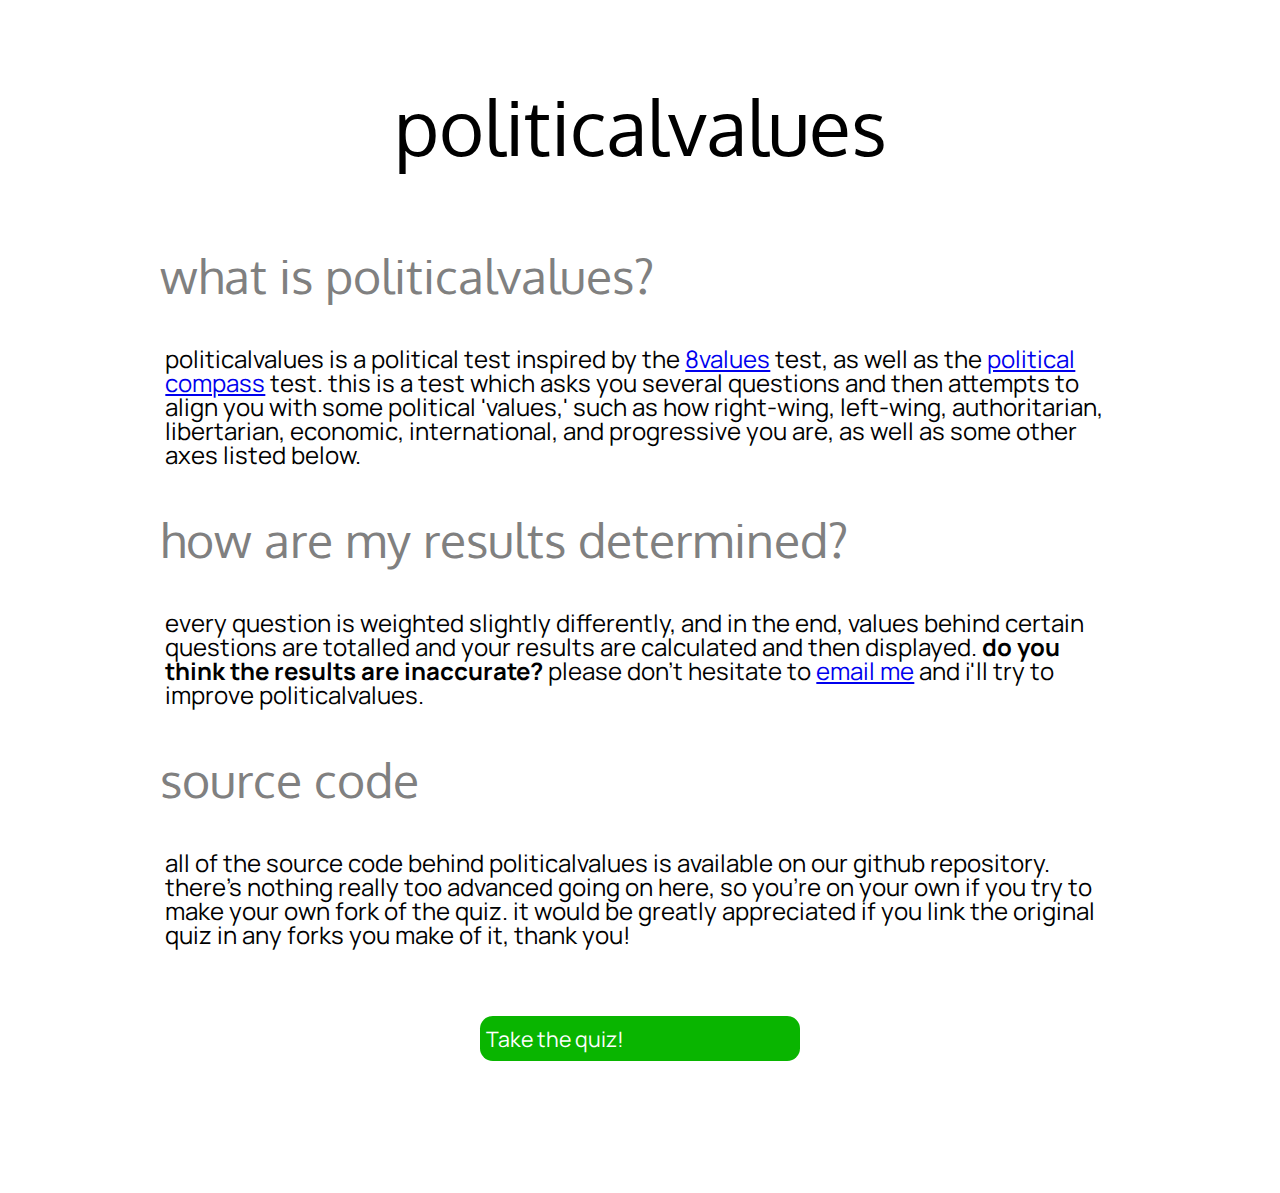
==== index.html @ a7e22c54 "f" ====
<!DOCTYPE html>
<html>
    <head>
        <title>politicalvalues</title>
        <meta name="description" content="political values test by colin robertson">
        <meta name="keywords" content="politics, politicalvalues, values, political, values">
        <meta name="author" content="colin robertson">
        <meta name="viewport" content="width=device-width, initial-scale=1.0">
        <link href="css/style.css" rel="stylesheet">
    </head>
    <body>
        <div class="container">
            <p class="title">politicalvalues</p>
            <div> <!-- Display Image Here --> </div>
            <p class="title sub">
                what is politicalvalues?
                <p class="text">
                    politicalvalues is a political test inspired by the <a href="https://8values.github.io/">8values</a> test,
                    as well as the <a href="https://www.politicalcompass.org/">political compass</a> test. this is a test which asks you
                    several questions and then attempts to align you with some political 'values,' such as how right-wing, left-wing,
                    authoritarian, libertarian, economic, international, and progressive you are, as well as some other axes listed below.
                </p>
            </p>
            <p class="title sub">
                how are my results determined?
                <p class="text">
                    every question is weighted slightly differently, and in the end, values behind certain questions are totalled and
                    your results are calculated and then displayed. <b>do you think the results are inaccurate?</b> please don't hesitate
                    to <a href="mailto:wobblyyyy@gmail.com">email me</a> and i'll try to improve politicalvalues.
                </p>
            </p>
            <p class="title sub">
                source code
                <p class="text">
                    all of the source code behind politicalvalues is available on our github repository. there's nothing really too advanced going on here,
                    so you're on your own if you try to make your own fork of the quiz. it would be greatly appreciated if you link the original quiz
                    in any forks you make of it, thank you!
                </p>
            </p>
            <script src="js/score.js"></script>
            <script src="js/cookies.js"></script>
        </div>
        <br class="alwaysdisplay">
        <br class="alwaysdisplay">
        <div class="buttoncontainer">
            <button class="button agree" onclick="window.location.href='questions.html'">Take the quiz!</button>
        </div>
        <br class="alwaysdisplay">
        <br class="alwaysdisplay">
        <br class="alwaysdisplay">
        <br class="alwaysdisplay">
        <br class="alwaysdisplay">
        <br class="alwaysdisplay">
    </body>
</html>
---- css/style.css ----
@import url('https://fonts.googleapis.com/css2?family=Manrope&family=Oxygen:wght@700&display=swap');

/*
font-family: 'Manrope', sans-serif;
font-family: 'Oxygen', sans-serif;
*/

body, html
{
    font-family: 'Manrope', sans-serif;
    margin: 0;
    padding: 0;
}

.title
{
    font-family: 'Oxygen', sans-serif;
    text-align: center;
    font-size: 10vw;
}

.title.sub
{
    font-family: 'Oxygen', sans-serif;
    text-align: left;
    font-size: 36pt;
    color: gray;
    line-height: 36pt;
}

.text
{
    font-family: 'Manrope', sans-serif;
    text-align: left;
    font-size: 18pt;
    line-height: 1;
    margin: 4pt;
}

.container
{
    width: 75vw;
    margin-left: 12.5vw;
    padding: 0;
    margin-top: 0;
}

.question
{
    font-family: 'Oxygen', sans-serif;
    text-align: center;
    font-size: 24pt;
}

.description
{
    width: 25vw;
    margin-left: 37.5vw;
    font-family: 'Manrope', sans-serif;
    text-align: center;
    font-size: 18pt;
    color: gray;
}

.buttoncontainer
{
    width: 25vw;
    margin-left: 37.5vw;
}
.button
{
    width: 25vw;
    height: 5vh;
    font-family: 'Manrope', sans-serif;
    text-align: left;
    font-size: 16pt;
    color: white;
    outline: 0;
    border: 0;
    border-radius: 1vw;
    display: block;
    margin-top: 1vh;
}
.button.strongagree
{
    background-color: #0f8500;
}
.button.agree
{
    background-color: #09b500;
}
.button.somewhatagree
{
    background-color: #88ff75;
}
.button.neutral
{
    background-color: #d9d9d9;
}
.button.somewhatdisagree
{
    background-color: #ff7575;
}
.button.disagree
{
    background-color: #ff0000;
}
.button.strongdisagree
{
    background-color: #910000;
}
.button.back
{
    background-color: gray;
}

@media only screen and (max-width: 600px)
{
    .buttoncontainer
    {
        margin-left: 1vw;;
    }
    .button
    {
        width: 98vw;
        height: 5vh;
        font-family: 'Manrope', sans-serif;
        text-align: left;
        font-size: 16pt;
        outline: 0;
        border: 0;
        color: white;
        border-radius: 1vw;
        display: block;
        margin-top: 1vh;
    }
    .description
    {
        margin: 0;
        width: 100vw;
    }
    .ncont
    {
        width: 94vw;
        height: 110vh;
        margin-left: 3vw;
    }
    body, html
    {
        width: 100vw;
        height: 100vh;
    }
}
@media only screen and (min-width: 600px)
{
    .ncont
    {
        width: 50vw;
        margin-left: 25vw;
        height: 100vh;
    }
    br
    {
        display: none;
    }
    .title
    {
        font-size: 6vw;
    }
}

.alwaysdisplay
{
    display: block !important;
}

.q_hiding
{
    opacity: 0;
}

.q
{
    transition: opacity 0.4s;
}

.q_hidden
{
    display: none;
}

@keyframes showing
{
    0% 
    {
        opacity: 0;
    }
    100%
    {
        opacity: 1;
    }
}

.q_shown
{
    display: block;
    animation: showing 0.4s ease;
}

.result_bar
{
    width: 100%;
    height: 8%;
    margin-top: 15px;
    background-color: grey;
    border-radius: 1vw;
    overflow: hidden;
}

.bar_left
{
    float: left;
}

.bar_right
{
    float: right;
}

.footer 
{
    position: fixed;
    left: 0;
    right: 5%;
    bottom: 0;
    width: 95%;
    color: gray;
    text-align: right;
  }
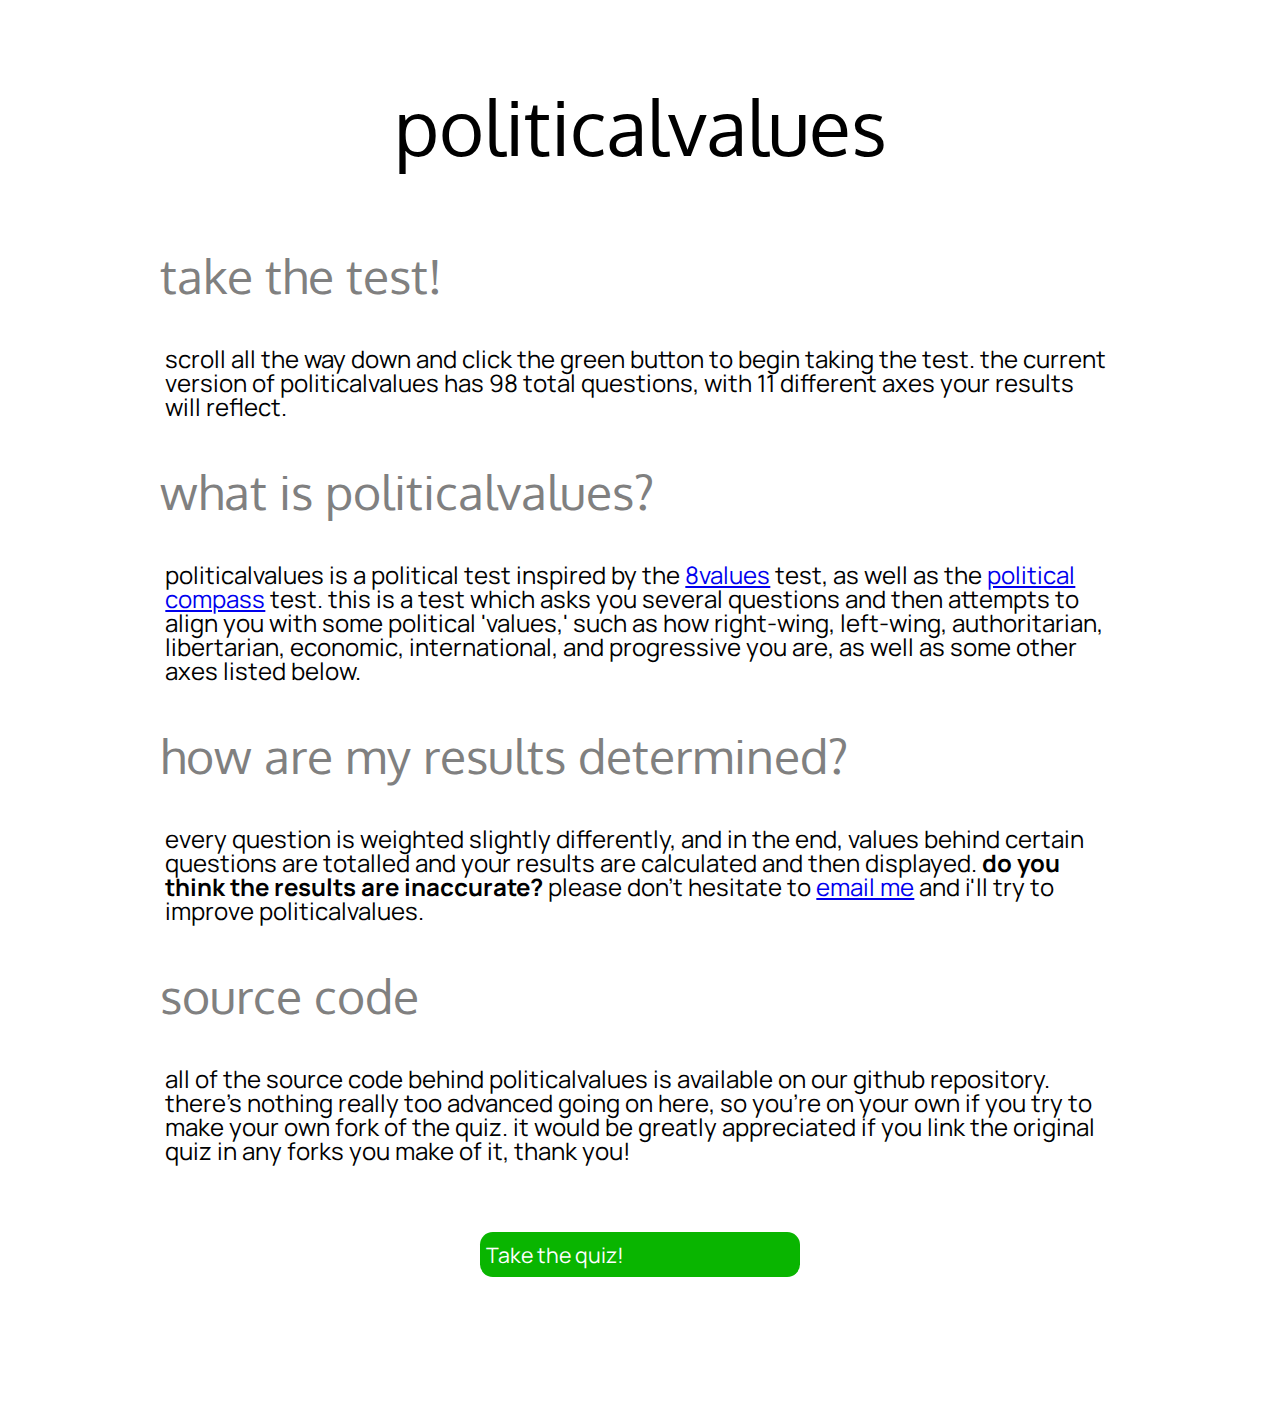
==== commit a8b12e68: "Added more to index.html" ====
--- a/index.html
+++ b/index.html
@@ -12,6 +12,13 @@
         <div class="container">
             <p class="title">politicalvalues</p>
             <div> <!-- Display Image Here --> </div>
+            <p class="title sub">
+                take the test!
+                <p class="text">
+                    scroll all the way down and click the green button to begin taking the test. the current version of politicalvalues has 
+                    98 total questions, with 11 different axes your results will reflect.
+                </p>
+            </p>
             <p class="title sub">
                 what is politicalvalues?
                 <p class="text">
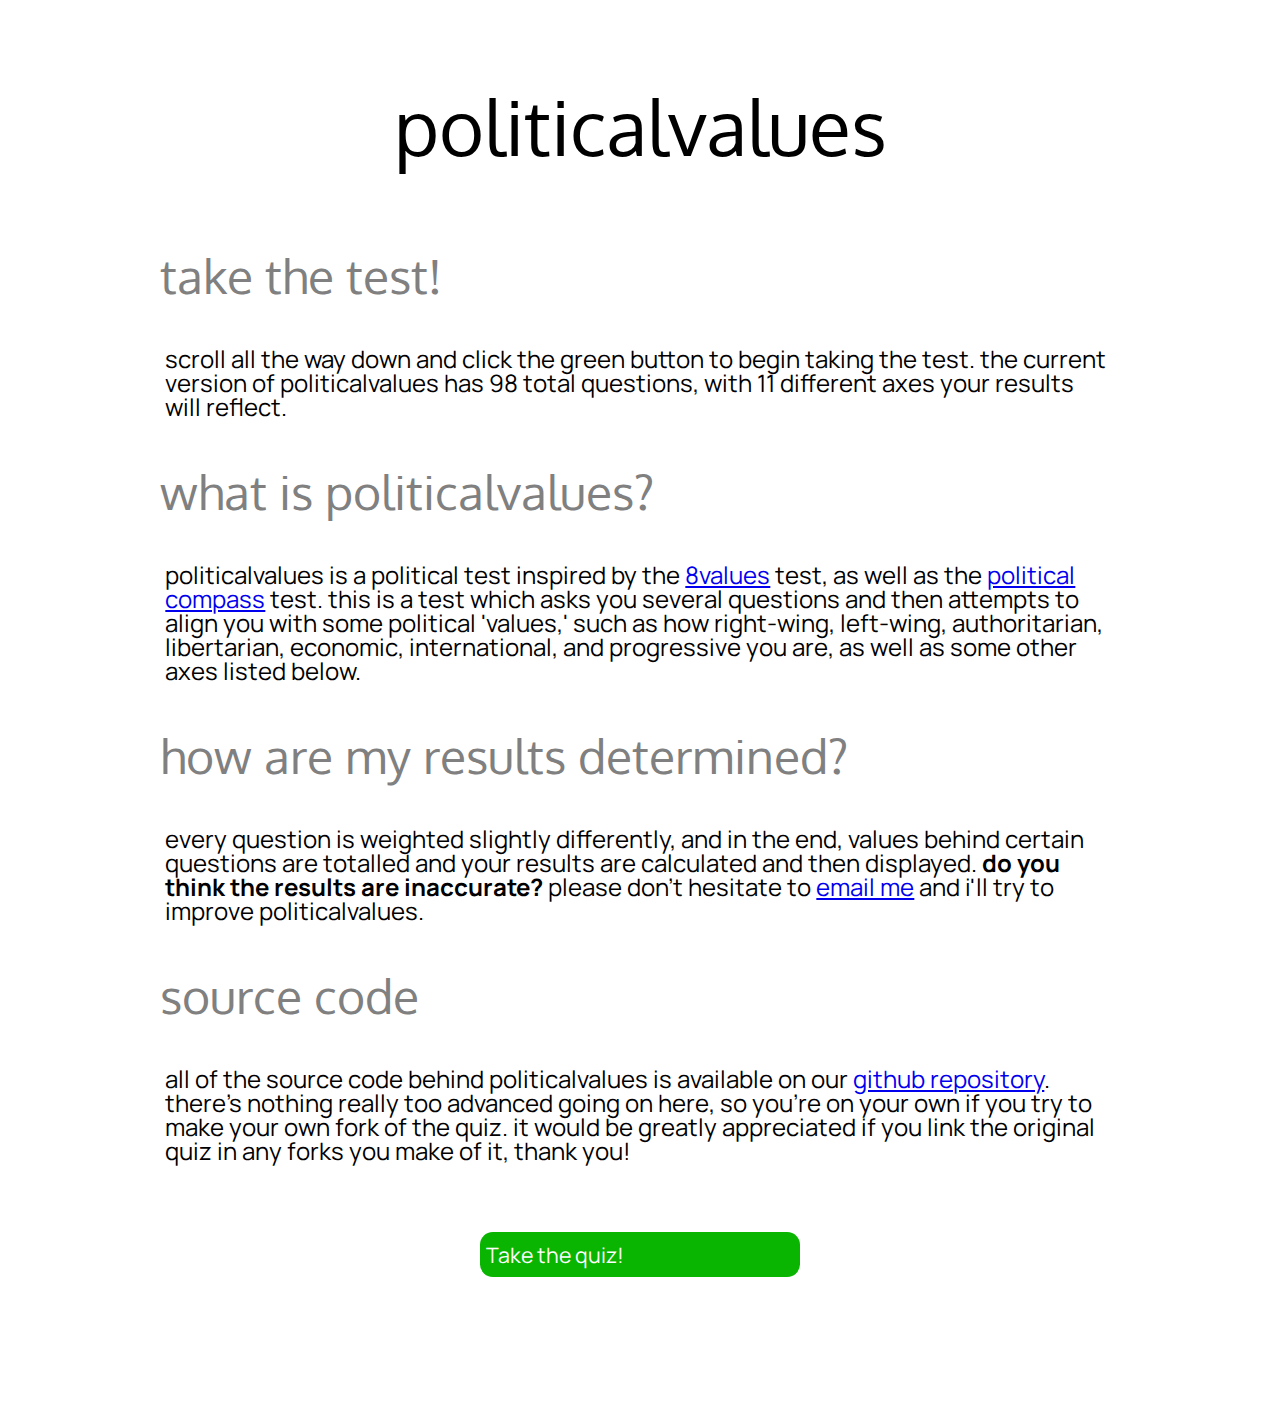
==== commit d464b5c1: "add hyperlink to repo" ====
--- a/index.html
+++ b/index.html
@@ -39,13 +39,11 @@
             <p class="title sub">
                 source code
                 <p class="text">
-                    all of the source code behind politicalvalues is available on our github repository. there's nothing really too advanced going on here,
+                    all of the source code behind politicalvalues is available on our <a href="https://github.com/politicalvalues/politicalvalues.github.io">github repository</a>. there's nothing really too advanced going on here,
                     so you're on your own if you try to make your own fork of the quiz. it would be greatly appreciated if you link the original quiz
                     in any forks you make of it, thank you!
                 </p>
             </p>
-            <script src="js/score.js"></script>
-            <script src="js/cookies.js"></script>
         </div>
         <br class="alwaysdisplay">
         <br class="alwaysdisplay">
@@ -59,4 +57,4 @@
         <br class="alwaysdisplay">
         <br class="alwaysdisplay">
     </body>
-</html>+</html>
--- a/css/style.css
+++ b/css/style.css
@@ -210,7 +210,7 @@
 .result_bar
 {
     width: 100%;
-    height: 8%;
+    height: 8vh;
     margin-top: 15px;
     background-color: grey;
     border-radius: 1vw;
@@ -220,11 +220,13 @@
 .bar_left
 {
     float: left;
+    height: 100%;
 }
 
 .bar_right
 {
     float: right;
+    height: 100%;
 }
 
 .footer 
